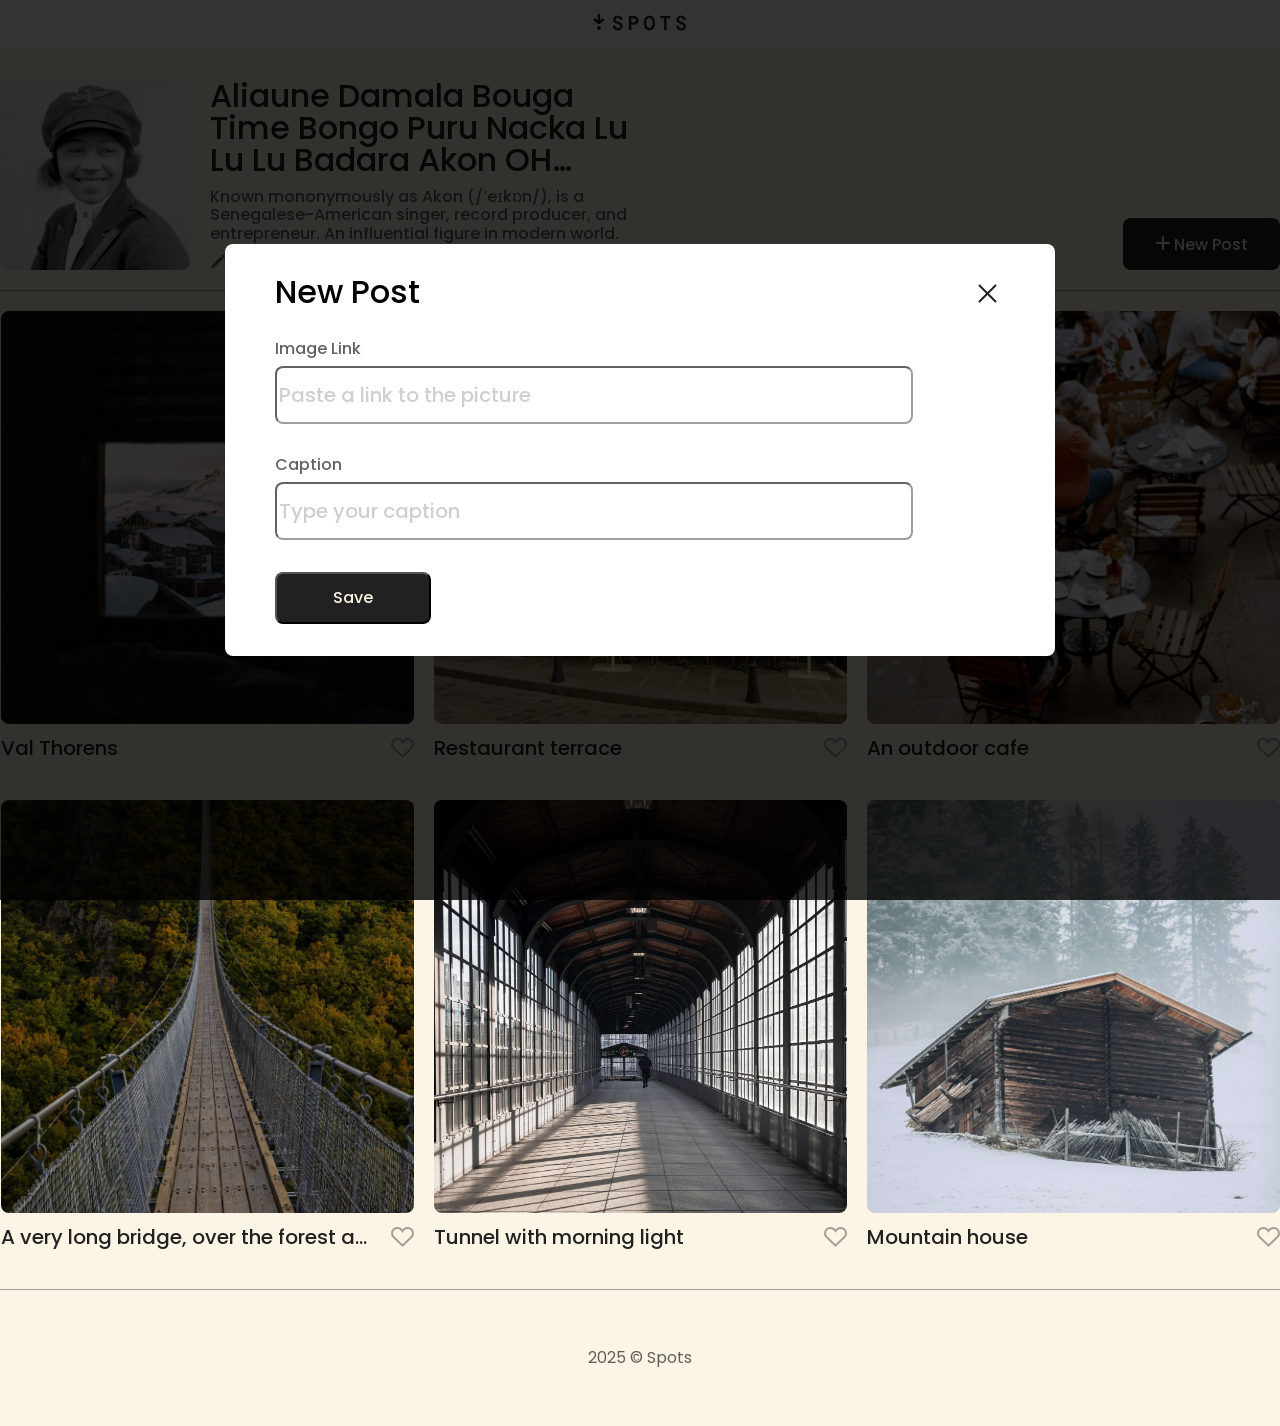
==== index.html @ 9b4671df "Additional code" ====
<!DOCTYPE html>
<html lang="en">
<head>
  <meta charset="UTF-8">
  <meta name="viewport" content="width=device-width, initial-scale=1.0">
  <meta name="author" content="Antonio Montesinos" />
    <meta
      name="description"
      content="???"
    />
    <meta
      name="keywords"
      content="Bessie Coleman"
    />
    <link rel="stylesheet" href="./pages/index.css" />
    <link rel="icon" href="favicon.ico" type="image/x-icon" />

  <title>Document</title>
</head>
<body>
<div class="page">
  <header class="header">
    <img src="./images/logo.svg" alt="Spot logo" class="header__logo">
  </header>
  <main class="content">
    <section class="profile page__section">
      <img src="./images/avatar.jpg " alt="Bessie" class="profile__avatar">
      <div class="profile__column">
        <h1 class="profile__name">Aliaune Damala Bouga Time Bongo Puru Nacka Lu Lu Lu Badara Akon OH sihdaispasawd  dad</h1>
        <p class="profile__description">Known mononymously as Akon (/ˈeɪkɒn/), is a Senegalese-American singer, record producer, and entrepreneur. An influential figure in modern world.</p>
          <button class="profile__edit-btn">Edit Profile</button>        </button>
      </div>
      <button type="button" class="profile__add-btn">
        <img src="images/plus.svg" alt="Plus icon" /> New Post
      </button>
    </section>
    <section class="cards"><ul class="cards__list">
      <li class="card">
        <img
        src="./images/1-photo-by-moritz-feldmann-from-pexels.jpg"
        alt="Val Thorens"
        class="card__image"/>
        <div class="card__content">
          <h2 class="card__title">Val Thorens</h2>
          <button type="button" class="card__like-btn"></button>
        </div>
      </li>
      <li class="card">
        <img
        src="./images/2-photo-by-ceiline-from-pexels.jpg"
        alt="Val Thorens"
        class="card__image"/>
        <div class="card__content">
          <h2 class="card__title">Restaurant terrace</h2>
          <button type="button" class="card__like-btn"></button>
        </div>
      </li>
      <li class="card">
        <img
        src="images/3-photo-by-tubanur-dogan-from-pexels.jpg"
        alt="Val Thorens"
        class="card__image"/>
        <div class="card__content">
          <h2 class="card__title">An outdoor cafe</h2>
          <button type="button" class="card__like-btn"></button>
        </div>
      </li>
      <li class="card">
        <img
        src="./images/4-photo-by-maurice-laschet-from-pexels.jpg"
        alt="A very long bridge,over the forest"
        class="card__image"/>
        <div class="card__content">
          <h2 class="card__title">A very long bridge, over the forest and through the trees.</h2>
          <button type="button" class="card__like-btn"></button>
        </div>
      </li>
      <li class="card">
        <img
        src="./images/5-photo-by-van-anh-nguyen-from-pexels.jpg"
        alt="Tunnel with morning light"
        class="card__image"/>
        <div class="card__content">
          <h2 class="card__title">Tunnel with morning light</h2>
          <button type="button" class="card__like-btn"></button>
        </div>
      </li>
      <li class="card">
        <img
        src="./images/6-photo-by-moritz-feldmann-from-pexels.jpg"
        alt="Mountain house"
        class="card__image"/>
        <div class="card__content">
          <h2 class="card__title">Mountain house</h2>
          <button type="button" class="card__like-btn"></button>
        </div>
      </li>
    </ul></section>
  </main>
  <footer class="footer">
    <p class="footer__copyright"> 2025 &copy; Spots</p>
  </footer>
    <div class="modal modal_is-opened">
      <div class="modal__container">
        <button type="button" class="modal__close-btn">
          <img src="images/close-btn.svg" alt="close">
        </button>
        <h2 class="modal__title">New Post</h2>
        <form class="modal__form">
          <label for="card-image-input" class="modal__label">
            Image Link
            <input
            id="card-image-input"
            type="text"
            class="modal__input"
            placeholder= "Paste a link to the picture"
            />
           </label>
          <label for="profile-description-input" class="modal__label">
            Caption
            <input
            id="caption-description-input"
            type="text"
            class="modal__input"
            placeholder="Type your caption">
          </label>
          <button type="submit" class="modal__submit-btn">Save</button>
        </form>
      </div>
    </div>
</div>
</body>
</html>
---- pages/index.css ----
@import url(../vendor/normalize.css);
@import url(../vendor/fonts.css);
@import url(../blocks/page.css);
@import url(../blocks/header.css);
@import url(../blocks/profile.css);
@import url(../blocks/cards.css);
@import url(../blocks/card.css);
@import url(../blocks/footer.css);
@import url(../blocks/modal.css);
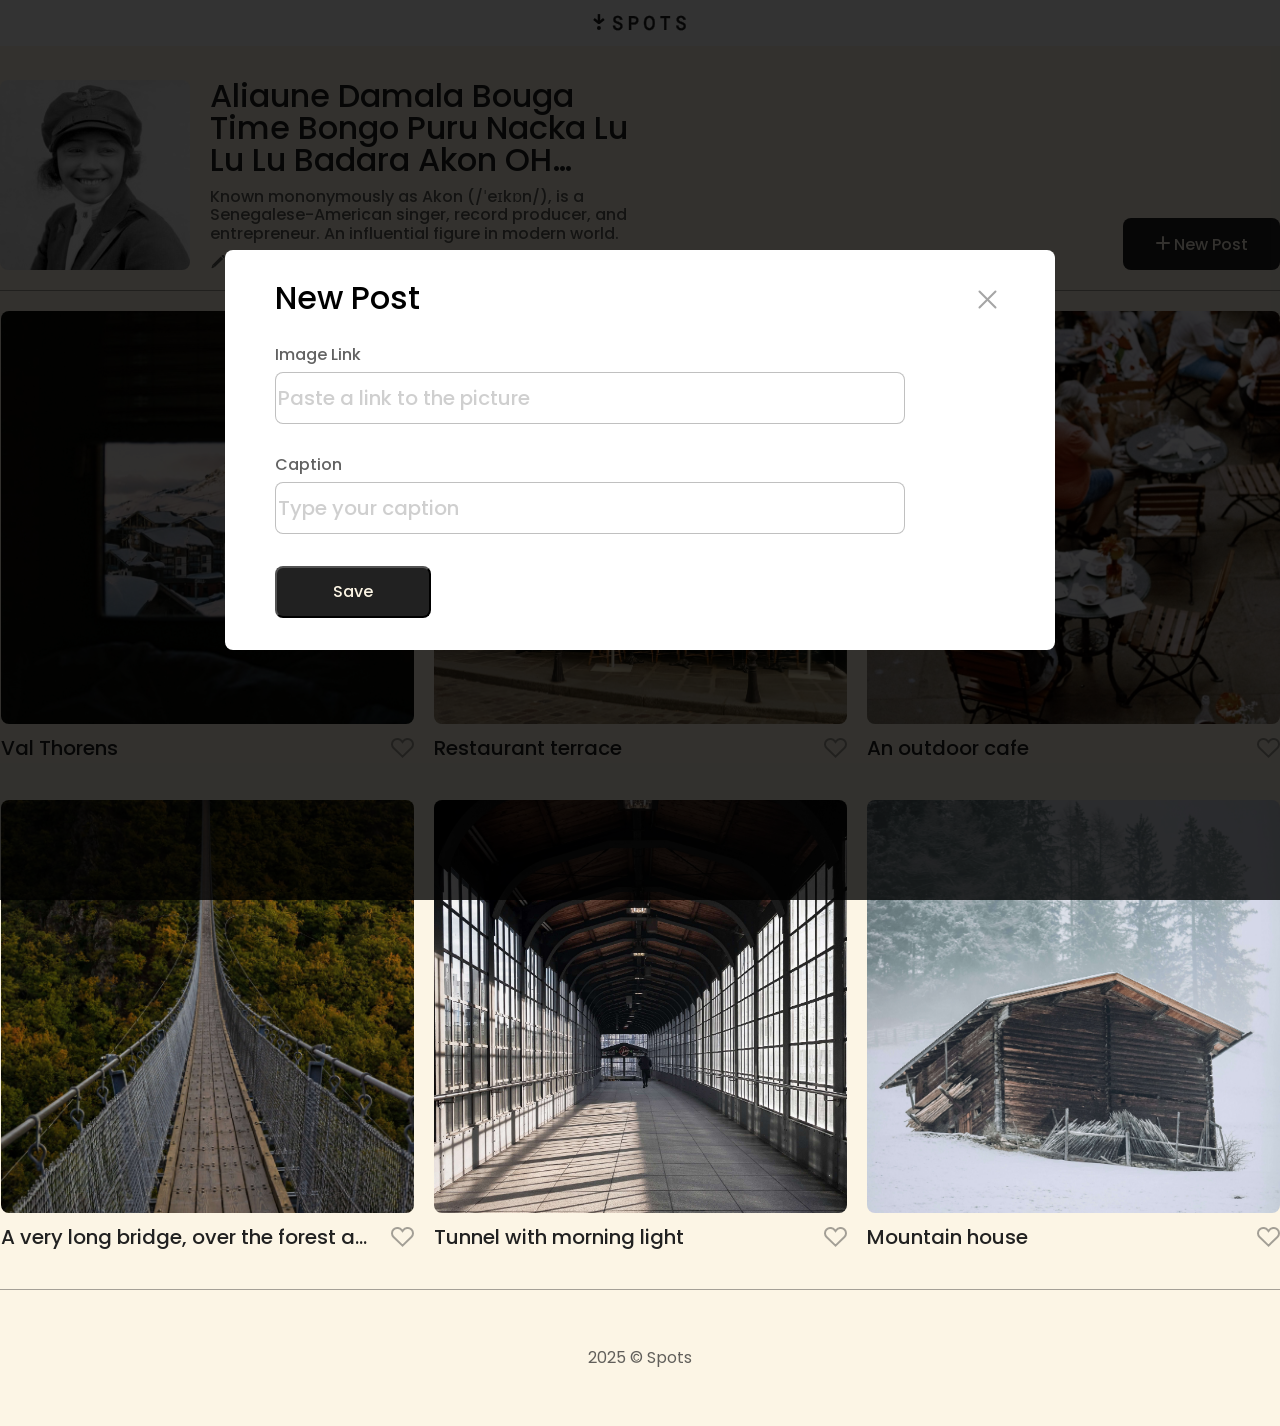
==== commit 23e22296: "Adding Modal 2" ====
--- a/index.html
+++ b/index.html
@@ -100,6 +100,33 @@
   <footer class="footer">
     <p class="footer__copyright"> 2025 &copy; Spots</p>
   </footer>
+    <div class="modal">
+      <div class="modal__container">
+        <button type="button" class="modal__close-btn">
+          <img src="images/close-btn.svg" alt="close">
+        </button>
+        <h2 class="modal__title">Edit Profile</h2>
+        <form class="modal__form">
+          <label for="profile-name-input" class="modal__label">
+            <input
+            id="profile-name-input"
+            type="text"
+            class="modal__input"
+            placeholder= "Type your name"
+            />
+           </label>
+          <label for="profile-description-input" class="modal__label">
+            Caption
+            <input
+            id="profile-description-input"
+            type="text"
+            class="modal__input"
+            placeholder="Describe yourself">
+          </label>
+          <button type="submit" class="modal__submit-btn">Save</button>
+        </form>
+      </div>
+    </div>
     <div class="modal modal_is-opened">
       <div class="modal__container">
         <button type="button" class="modal__close-btn">
@@ -116,7 +143,7 @@
             placeholder= "Paste a link to the picture"
             />
            </label>
-          <label for="profile-description-input" class="modal__label">
+          <label for="caption-description-input" class="modal__label">
             Caption
             <input
             id="caption-description-input"
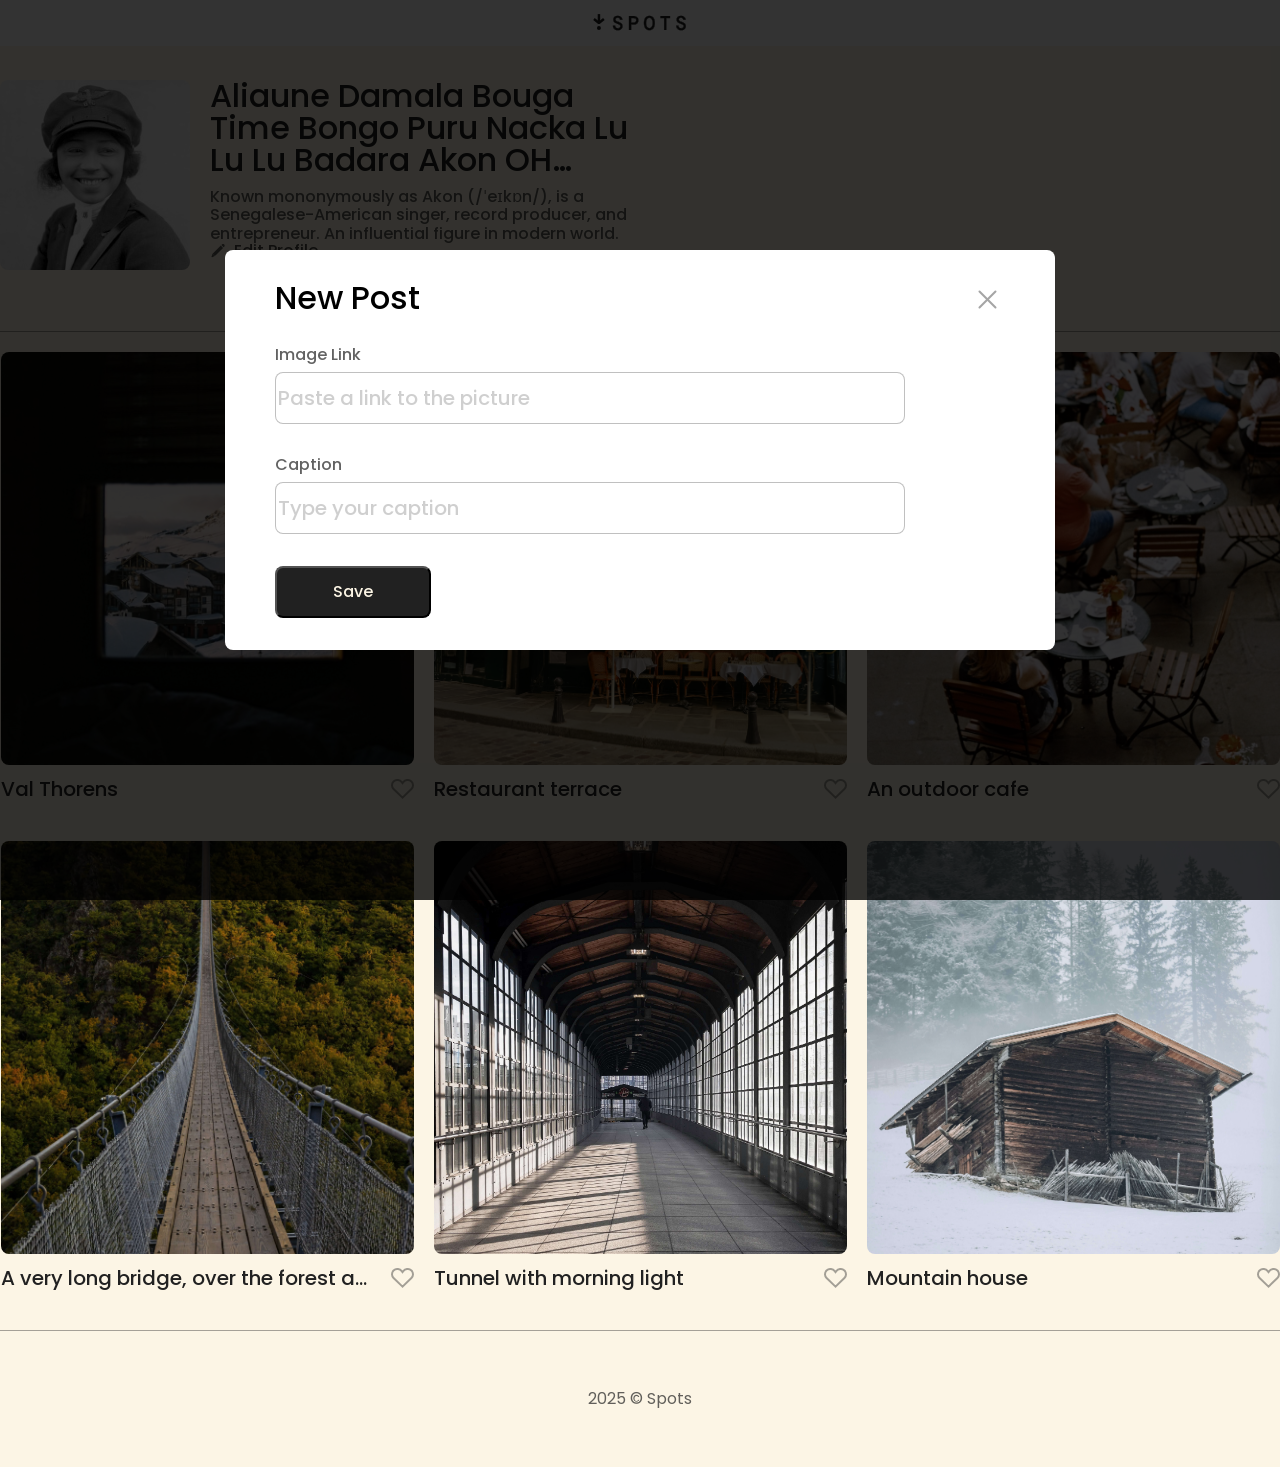
==== commit 972ddc21: "Corrections" ====
--- a/index.html
+++ b/index.html
@@ -3,17 +3,17 @@
 <head>
   <meta charset="UTF-8">
   <meta name="viewport" content="width=device-width, initial-scale=1.0">
-  <meta name="author" content="Antonio Montesinos" />
+  <meta name="author" content="Antonio Montesinos">
     <meta
       name="description"
       content="???"
-    />
+    >
     <meta
       name="keywords"
       content="Bessie Coleman"
-    />
-    <link rel="stylesheet" href="./pages/index.css" />
-    <link rel="icon" href="favicon.ico" type="image/x-icon" />
+    >
+    <link rel="stylesheet" href="./pages/index.css">
+    <link rel="icon" href="favicon.ico" type="image/x-icon">
 
   <title>Document</title>
 </head>
@@ -28,10 +28,9 @@
       <div class="profile__column">
         <h1 class="profile__name">Aliaune Damala Bouga Time Bongo Puru Nacka Lu Lu Lu Badara Akon OH sihdaispasawd  dad</h1>
         <p class="profile__description">Known mononymously as Akon (/ˈeɪkɒn/), is a Senegalese-American singer, record producer, and entrepreneur. An influential figure in modern world.</p>
-          <button class="profile__edit-btn">Edit Profile</button>        </button>
-      </div>
+          <button class="profile__edit-btn">Edit Profile</button>
       <button type="button" class="profile__add-btn">
-        <img src="images/plus.svg" alt="Plus icon" /> New Post
+        <img src="images/plus.svg" alt="Plus icon"> New Post
       </button>
     </section>
     <section class="cards"><ul class="cards__list">
@@ -39,7 +38,7 @@
         <img
         src="./images/1-photo-by-moritz-feldmann-from-pexels.jpg"
         alt="Val Thorens"
-        class="card__image"/>
+        class="card__image">
         <div class="card__content">
           <h2 class="card__title">Val Thorens</h2>
           <button type="button" class="card__like-btn"></button>
@@ -49,7 +48,7 @@
         <img
         src="./images/2-photo-by-ceiline-from-pexels.jpg"
         alt="Val Thorens"
-        class="card__image"/>
+        class="card__image">
         <div class="card__content">
           <h2 class="card__title">Restaurant terrace</h2>
           <button type="button" class="card__like-btn"></button>
@@ -59,7 +58,7 @@
         <img
         src="images/3-photo-by-tubanur-dogan-from-pexels.jpg"
         alt="Val Thorens"
-        class="card__image"/>
+        class="card__image">
         <div class="card__content">
           <h2 class="card__title">An outdoor cafe</h2>
           <button type="button" class="card__like-btn"></button>
@@ -69,7 +68,7 @@
         <img
         src="./images/4-photo-by-maurice-laschet-from-pexels.jpg"
         alt="A very long bridge,over the forest"
-        class="card__image"/>
+        class="card__image">
         <div class="card__content">
           <h2 class="card__title">A very long bridge, over the forest and through the trees.</h2>
           <button type="button" class="card__like-btn"></button>
@@ -79,7 +78,7 @@
         <img
         src="./images/5-photo-by-van-anh-nguyen-from-pexels.jpg"
         alt="Tunnel with morning light"
-        class="card__image"/>
+        class="card__image">
         <div class="card__content">
           <h2 class="card__title">Tunnel with morning light</h2>
           <button type="button" class="card__like-btn"></button>
@@ -89,7 +88,7 @@
         <img
         src="./images/6-photo-by-moritz-feldmann-from-pexels.jpg"
         alt="Mountain house"
-        class="card__image"/>
+        class="card__image">
         <div class="card__content">
           <h2 class="card__title">Mountain house</h2>
           <button type="button" class="card__like-btn"></button>
@@ -113,7 +112,7 @@
             type="text"
             class="modal__input"
             placeholder= "Type your name"
-            />
+            >
            </label>
           <label for="profile-description-input" class="modal__label">
             Caption
@@ -141,8 +140,8 @@
             type="text"
             class="modal__input"
             placeholder= "Paste a link to the picture"
-            />
-           </label>
+            >
+          </label>
           <label for="caption-description-input" class="modal__label">
             Caption
             <input
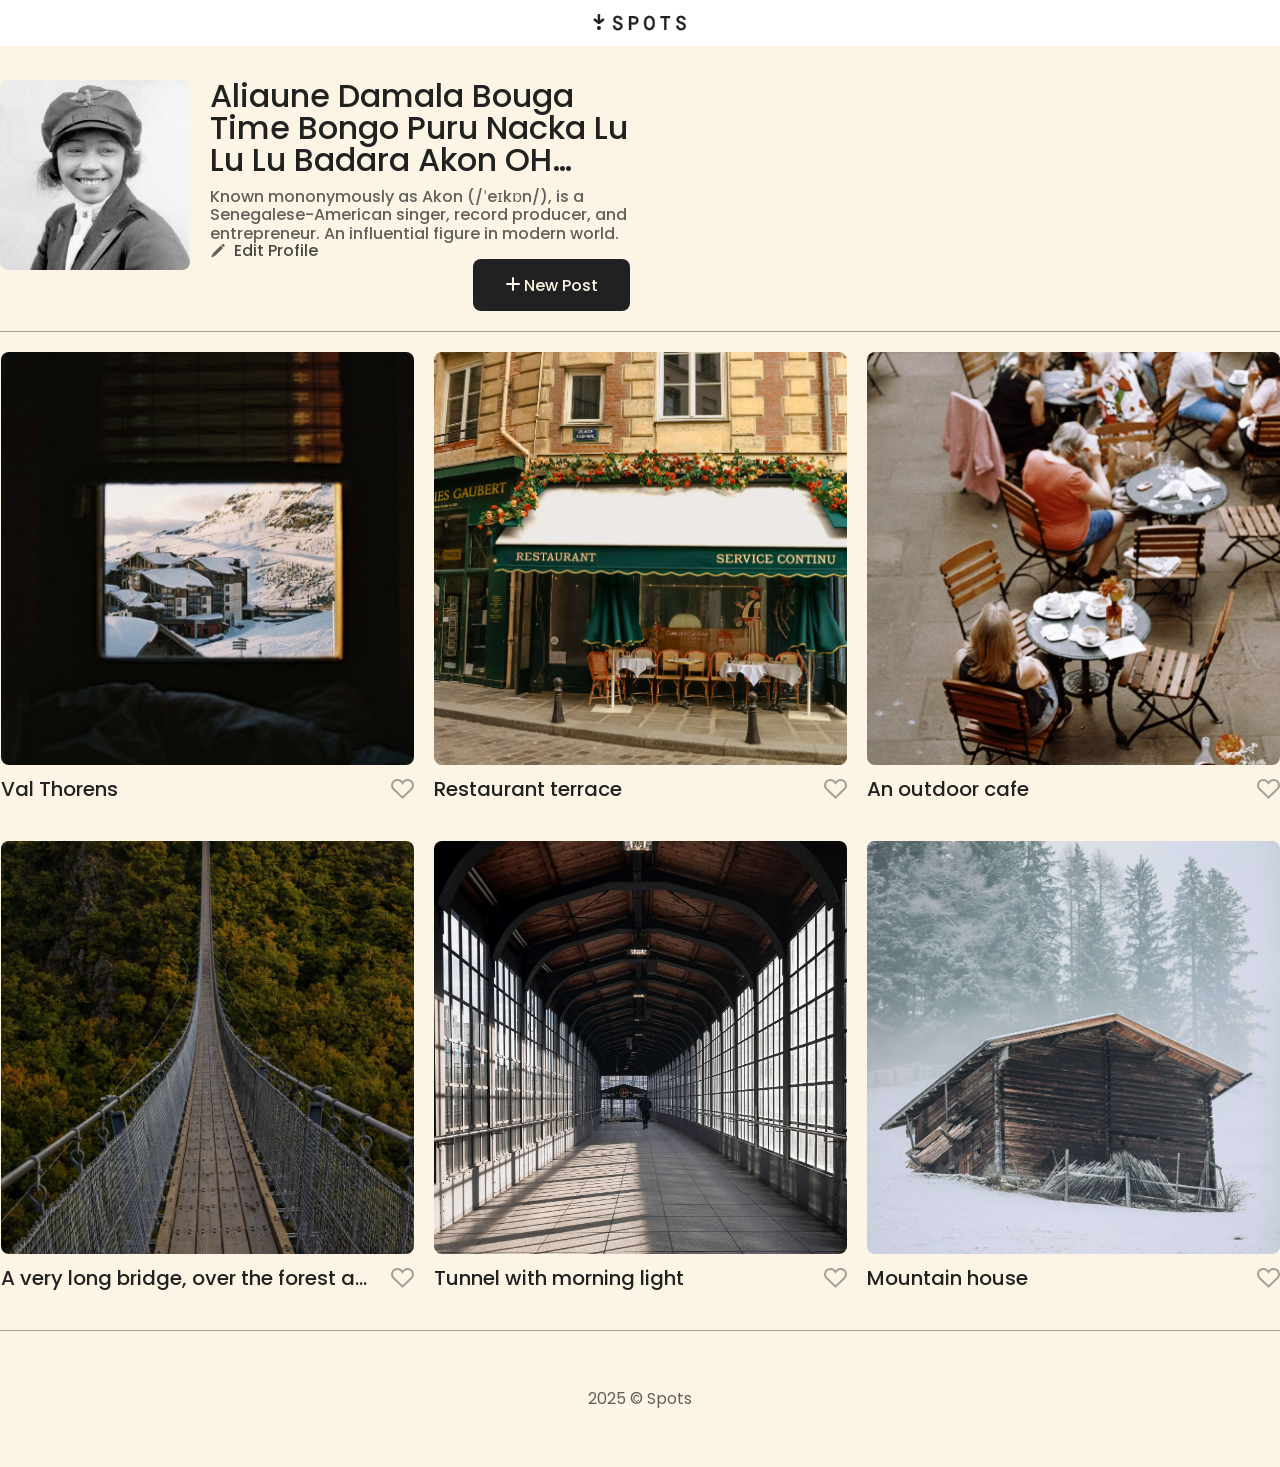
==== commit 8ce6e16f: "Adding index.js" ====
--- a/index.html
+++ b/index.html
@@ -1,159 +1,178 @@
 <!DOCTYPE html>
 <html lang="en">
-<head>
-  <meta charset="UTF-8">
-  <meta name="viewport" content="width=device-width, initial-scale=1.0">
-  <meta name="author" content="Antonio Montesinos">
-    <meta
-      name="description"
-      content="???"
-    >
-    <meta
-      name="keywords"
-      content="Bessie Coleman"
-    >
-    <link rel="stylesheet" href="./pages/index.css">
-    <link rel="icon" href="favicon.ico" type="image/x-icon">
+  <head>
+    <meta charset="UTF-8" />
+    <meta name="viewport" content="width=device-width, initial-scale=1.0" />
+    <meta name="author" content="Antonio Montesinos" />
+    <meta name="description" content="???" />
+    <meta name="keywords" content="Bessie Coleman" />
+    <link rel="stylesheet" href="./pages/index.css" />
+    <link rel="icon" href="favicon.ico" type="image/x-icon" />
 
-  <title>Document</title>
-</head>
-<body>
-<div class="page">
-  <header class="header">
-    <img src="./images/logo.svg" alt="Spot logo" class="header__logo">
-  </header>
-  <main class="content">
-    <section class="profile page__section">
-      <img src="./images/avatar.jpg " alt="Bessie" class="profile__avatar">
-      <div class="profile__column">
-        <h1 class="profile__name">Aliaune Damala Bouga Time Bongo Puru Nacka Lu Lu Lu Badara Akon OH sihdaispasawd  dad</h1>
-        <p class="profile__description">Known mononymously as Akon (/ˈeɪkɒn/), is a Senegalese-American singer, record producer, and entrepreneur. An influential figure in modern world.</p>
-          <button class="profile__edit-btn">Edit Profile</button>
-      <button type="button" class="profile__add-btn">
-        <img src="images/plus.svg" alt="Plus icon"> New Post
-      </button>
-    </section>
-    <section class="cards"><ul class="cards__list">
-      <li class="card">
-        <img
-        src="./images/1-photo-by-moritz-feldmann-from-pexels.jpg"
-        alt="Val Thorens"
-        class="card__image">
-        <div class="card__content">
-          <h2 class="card__title">Val Thorens</h2>
-          <button type="button" class="card__like-btn"></button>
+    <title>Document</title>
+  </head>
+  <body>
+    <div class="page">
+      <header class="header">
+        <img src="./images/logo.svg" alt="Spot logo" class="header__logo" />
+      </header>
+      <main class="content">
+        <section class="profile page__section">
+          <img
+            src="./images/avatar.jpg "
+            alt="Bessie"
+            class="profile__avatar"
+          />
+          <div class="profile__column">
+            <h1 class="profile__name">
+              Aliaune Damala Bouga Time Bongo Puru Nacka Lu Lu Lu Badara Akon OH
+              sihdaispasawd dad
+            </h1>
+            <p class="profile__description">
+              Known mononymously as Akon (/ˈeɪkɒn/), is a Senegalese-American
+              singer, record producer, and entrepreneur. An influential figure
+              in modern world.
+            </p>
+            <button class="profile__edit-btn">Edit Profile</button>
+            <button type="button" class="profile__add-btn">
+              <img src="images/plus.svg" alt="Plus icon" /> New Post
+            </button>
+          </div>
+        </section>
+        <section class="cards">
+          <ul class="cards__list">
+            <li class="card">
+              <img
+                src="./images/1-photo-by-moritz-feldmann-from-pexels.jpg"
+                alt="Val Thorens"
+                class="card__image"
+              />
+              <div class="card__content">
+                <h2 class="card__title">Val Thorens</h2>
+                <button type="button" class="card__like-btn"></button>
+              </div>
+            </li>
+            <li class="card">
+              <img
+                src="./images/2-photo-by-ceiline-from-pexels.jpg"
+                alt="Val Thorens"
+                class="card__image"
+              />
+              <div class="card__content">
+                <h2 class="card__title">Restaurant terrace</h2>
+                <button type="button" class="card__like-btn"></button>
+              </div>
+            </li>
+            <li class="card">
+              <img
+                src="images/3-photo-by-tubanur-dogan-from-pexels.jpg"
+                alt="Val Thorens"
+                class="card__image"
+              />
+              <div class="card__content">
+                <h2 class="card__title">An outdoor cafe</h2>
+                <button type="button" class="card__like-btn"></button>
+              </div>
+            </li>
+            <li class="card">
+              <img
+                src="./images/4-photo-by-maurice-laschet-from-pexels.jpg"
+                alt="A very long bridge,over the forest"
+                class="card__image"
+              />
+              <div class="card__content">
+                <h2 class="card__title">
+                  A very long bridge, over the forest and through the trees.
+                </h2>
+                <button type="button" class="card__like-btn"></button>
+              </div>
+            </li>
+            <li class="card">
+              <img
+                src="./images/5-photo-by-van-anh-nguyen-from-pexels.jpg"
+                alt="Tunnel with morning light"
+                class="card__image"
+              />
+              <div class="card__content">
+                <h2 class="card__title">Tunnel with morning light</h2>
+                <button type="button" class="card__like-btn"></button>
+              </div>
+            </li>
+            <li class="card">
+              <img
+                src="./images/6-photo-by-moritz-feldmann-from-pexels.jpg"
+                alt="Mountain house"
+                class="card__image"
+              />
+              <div class="card__content">
+                <h2 class="card__title">Mountain house</h2>
+                <button type="button" class="card__like-btn"></button>
+              </div>
+            </li>
+          </ul>
+        </section>
+      </main>
+      <footer class="footer">
+        <p class="footer__copyright">2025 &copy; Spots</p>
+      </footer>
+      <div class="modal" id="edit-profile-modal">
+        <div class="modal__container">
+          <button type="button" class="modal__close-btn">
+            <img src="images/close-btn.svg" alt="close" />
+          </button>
+          <h2 class="modal__title">Edit Profile</h2>
+          <form class="modal__form">
+            <label for="profile-name-input" class="modal__label">
+              <input
+                id="profile-name-input"
+                type="text"
+                class="modal__input"
+                placeholder="Type your name"
+              />
+            </label>
+            <label for="profile-description-input" class="modal__label">
+              Caption
+              <input
+                id="profile-description-input"
+                type="text"
+                class="modal__input"
+                placeholder="Describe yourself"
+              />
+            </label>
+            <button type="submit" class="modal__submit-btn">Save</button>
+          </form>
         </div>
-      </li>
-      <li class="card">
-        <img
-        src="./images/2-photo-by-ceiline-from-pexels.jpg"
-        alt="Val Thorens"
-        class="card__image">
-        <div class="card__content">
-          <h2 class="card__title">Restaurant terrace</h2>
-          <button type="button" class="card__like-btn"></button>
+      </div>
+      <div class="modal" id="new-post-modal">
+        <div class="modal__container">
+          <button type="button" class="modal__close-btn">
+            <img src="images/close-btn.svg" alt="close" />
+          </button>
+          <h2 class="modal__title">New Post</h2>
+          <form class="modal__form">
+            <label for="card-image-input" class="modal__label">
+              Image Link
+              <input
+                id="card-image-input"
+                type="text"
+                class="modal__input"
+                placeholder="Paste a link to the picture"
+              />
+            </label>
+            <label for="caption-description-input" class="modal__label">
+              Caption
+              <input
+                id="caption-description-input"
+                type="text"
+                class="modal__input"
+                placeholder="Type your caption"
+              />
+            </label>
+            <button type="submit" class="modal__submit-btn">Save</button>
+          </form>
         </div>
-      </li>
-      <li class="card">
-        <img
-        src="images/3-photo-by-tubanur-dogan-from-pexels.jpg"
-        alt="Val Thorens"
-        class="card__image">
-        <div class="card__content">
-          <h2 class="card__title">An outdoor cafe</h2>
-          <button type="button" class="card__like-btn"></button>
-        </div>
-      </li>
-      <li class="card">
-        <img
-        src="./images/4-photo-by-maurice-laschet-from-pexels.jpg"
-        alt="A very long bridge,over the forest"
-        class="card__image">
-        <div class="card__content">
-          <h2 class="card__title">A very long bridge, over the forest and through the trees.</h2>
-          <button type="button" class="card__like-btn"></button>
-        </div>
-      </li>
-      <li class="card">
-        <img
-        src="./images/5-photo-by-van-anh-nguyen-from-pexels.jpg"
-        alt="Tunnel with morning light"
-        class="card__image">
-        <div class="card__content">
-          <h2 class="card__title">Tunnel with morning light</h2>
-          <button type="button" class="card__like-btn"></button>
-        </div>
-      </li>
-      <li class="card">
-        <img
-        src="./images/6-photo-by-moritz-feldmann-from-pexels.jpg"
-        alt="Mountain house"
-        class="card__image">
-        <div class="card__content">
-          <h2 class="card__title">Mountain house</h2>
-          <button type="button" class="card__like-btn"></button>
-        </div>
-      </li>
-    </ul></section>
-  </main>
-  <footer class="footer">
-    <p class="footer__copyright"> 2025 &copy; Spots</p>
-  </footer>
-    <div class="modal">
-      <div class="modal__container">
-        <button type="button" class="modal__close-btn">
-          <img src="images/close-btn.svg" alt="close">
-        </button>
-        <h2 class="modal__title">Edit Profile</h2>
-        <form class="modal__form">
-          <label for="profile-name-input" class="modal__label">
-            <input
-            id="profile-name-input"
-            type="text"
-            class="modal__input"
-            placeholder= "Type your name"
-            >
-           </label>
-          <label for="profile-description-input" class="modal__label">
-            Caption
-            <input
-            id="profile-description-input"
-            type="text"
-            class="modal__input"
-            placeholder="Describe yourself">
-          </label>
-          <button type="submit" class="modal__submit-btn">Save</button>
-        </form>
       </div>
     </div>
-    <div class="modal modal_is-opened">
-      <div class="modal__container">
-        <button type="button" class="modal__close-btn">
-          <img src="images/close-btn.svg" alt="close">
-        </button>
-        <h2 class="modal__title">New Post</h2>
-        <form class="modal__form">
-          <label for="card-image-input" class="modal__label">
-            Image Link
-            <input
-            id="card-image-input"
-            type="text"
-            class="modal__input"
-            placeholder= "Paste a link to the picture"
-            >
-          </label>
-          <label for="caption-description-input" class="modal__label">
-            Caption
-            <input
-            id="caption-description-input"
-            type="text"
-            class="modal__input"
-            placeholder="Type your caption">
-          </label>
-          <button type="submit" class="modal__submit-btn">Save</button>
-        </form>
-      </div>
-    </div>
-</div>
-</body>
-</html>+    <script src="./scripts/index.js"></script>
+  </body>
+</html>
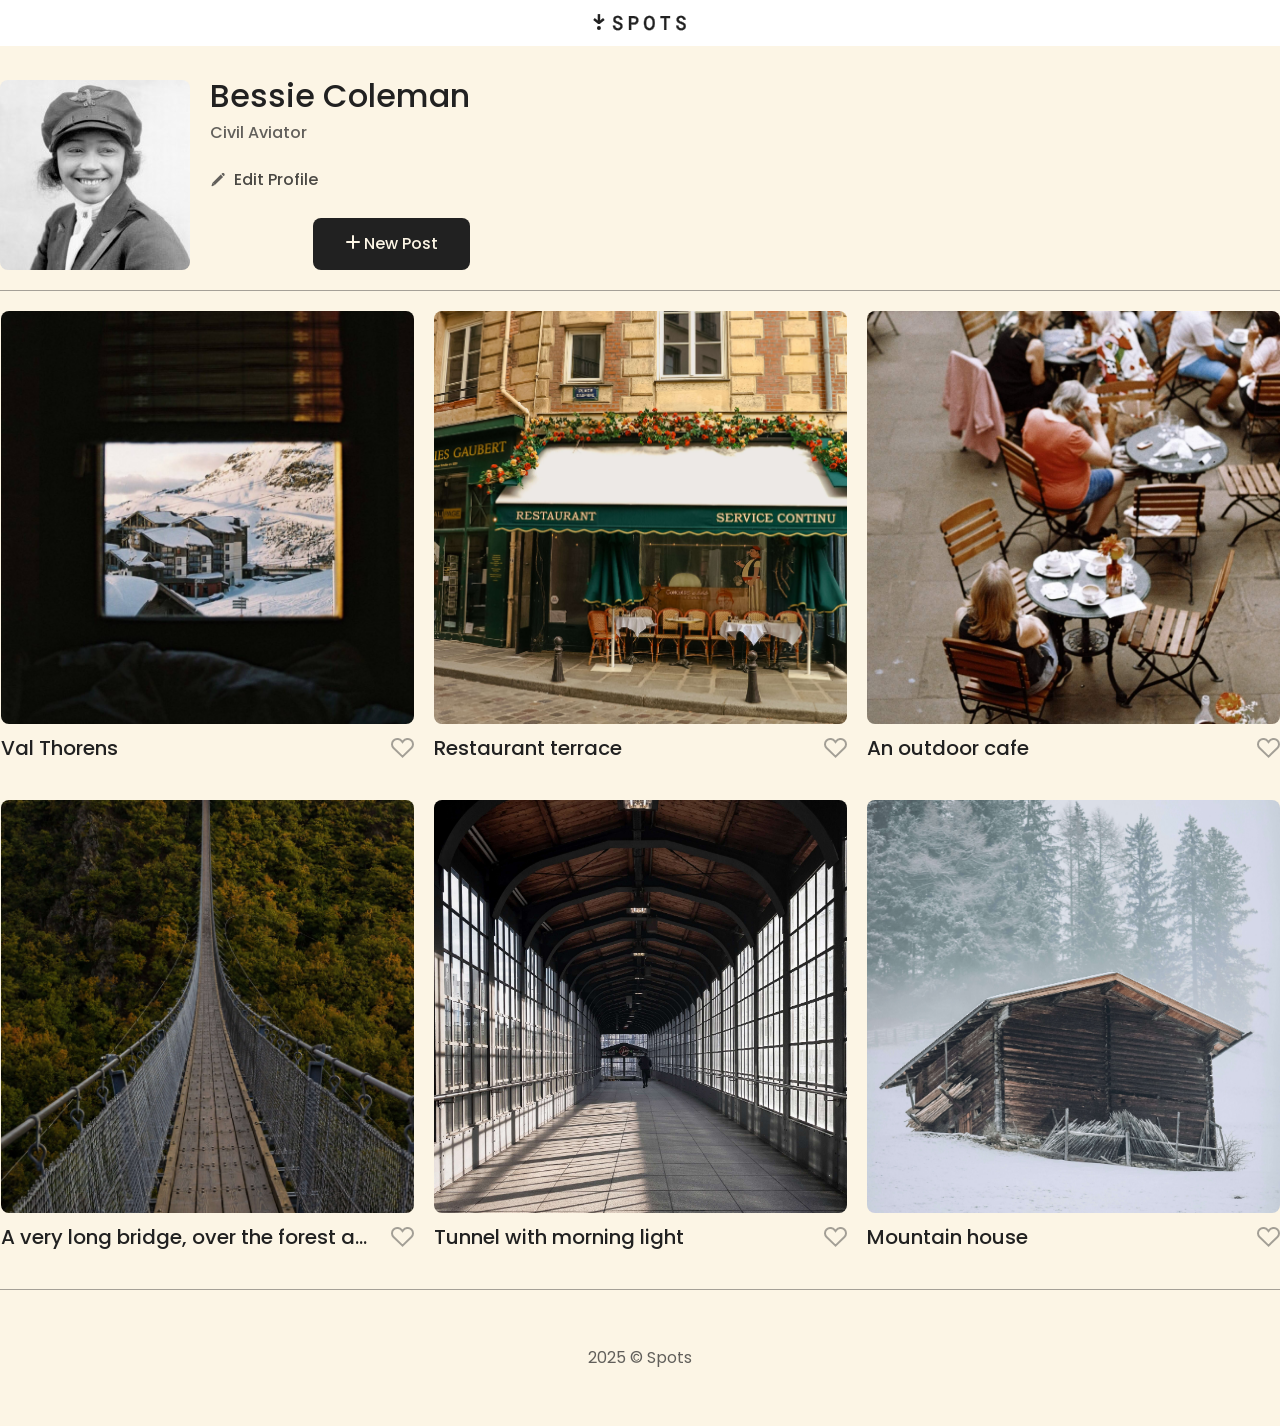
==== commit d72558d8: "java and modal" ====
--- a/index.html
+++ b/index.html
@@ -24,15 +24,8 @@
             class="profile__avatar"
           />
           <div class="profile__column">
-            <h1 class="profile__name">
-              Aliaune Damala Bouga Time Bongo Puru Nacka Lu Lu Lu Badara Akon OH
-              sihdaispasawd dad
-            </h1>
-            <p class="profile__description">
-              Known mononymously as Akon (/ˈeɪkɒn/), is a Senegalese-American
-              singer, record producer, and entrepreneur. An influential figure
-              in modern world.
-            </p>
+            <h1 class="profile__name">Bessie Coleman</h1>
+            <p class="profile__description">Civil Aviator</p>
             <button class="profile__edit-btn">Edit Profile</button>
             <button type="button" class="profile__add-btn">
               <img src="images/plus.svg" alt="Plus icon" /> New Post
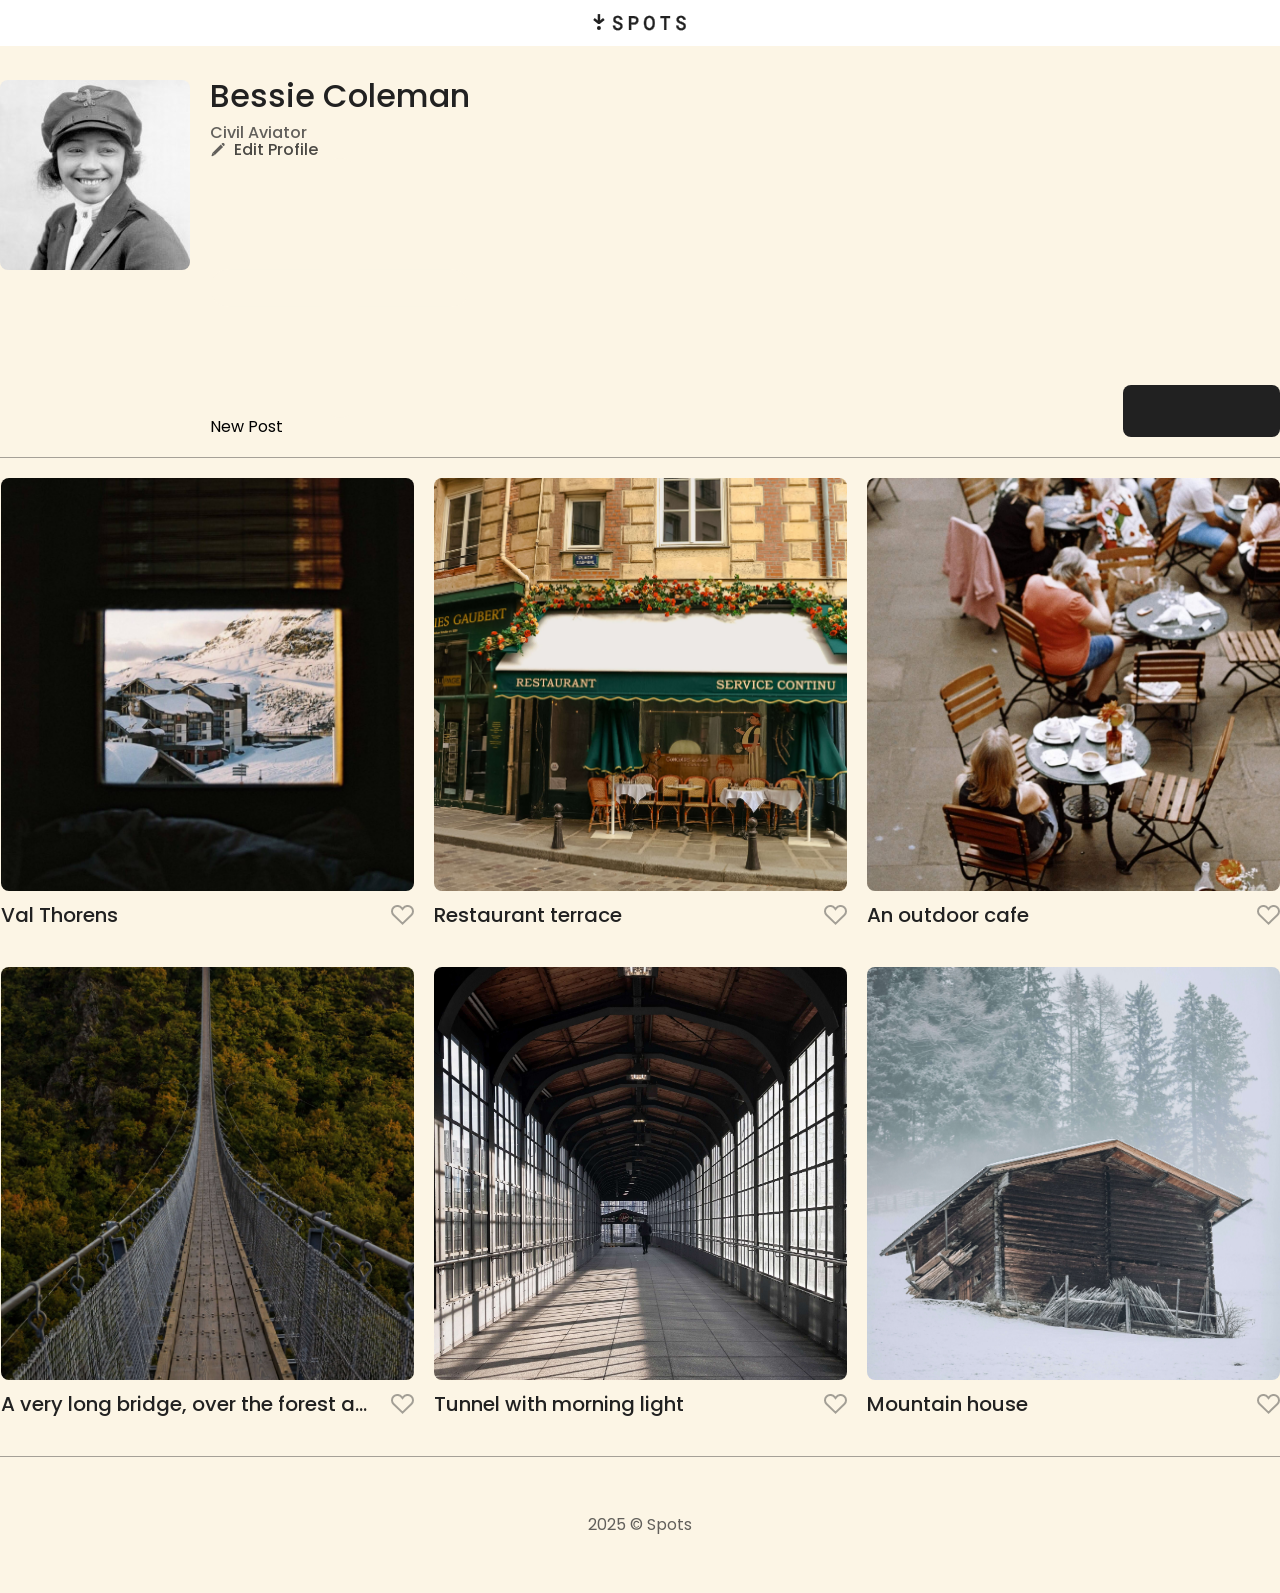
==== commit dc0fd3b4: "Javascript HTML Corrections" ====
--- a/index.html
+++ b/index.html
@@ -9,7 +9,7 @@
     <link rel="stylesheet" href="./pages/index.css" />
     <link rel="icon" href="favicon.ico" type="image/x-icon" />
 
-    <title>Document</title>
+    <title>Spots</title>
   </head>
   <body>
     <div class="page">
@@ -26,11 +26,11 @@
           <div class="profile__column">
             <h1 class="profile__name">Bessie Coleman</h1>
             <p class="profile__description">Civil Aviator</p>
-            <button class="profile__edit-btn">Edit Profile</button>
-            <button type="button" class="profile__add-btn">
+            <button type="button" class="profile__edit-btn">Edit Profile</button>
               <img src="images/plus.svg" alt="Plus icon" /> New Post
             </button>
           </div>
+          <button type="button" class="profile__add-btn">
         </section>
         <section class="cards">
           <ul class="cards__list">
@@ -115,16 +115,17 @@
           </button>
           <h2 class="modal__title">Edit Profile</h2>
           <form class="modal__form">
-            <label for="profile-name-input" class="modal__label">
+            <label for="profile-name-input" class="modal__label">Type your name
               <input
                 id="profile-name-input"
                 type="text"
                 class="modal__input"
                 placeholder="Type your name"
+                required
               />
             </label>
             <label for="profile-description-input" class="modal__label">
-              Caption
+              Description
               <input
                 id="profile-description-input"
                 type="text"
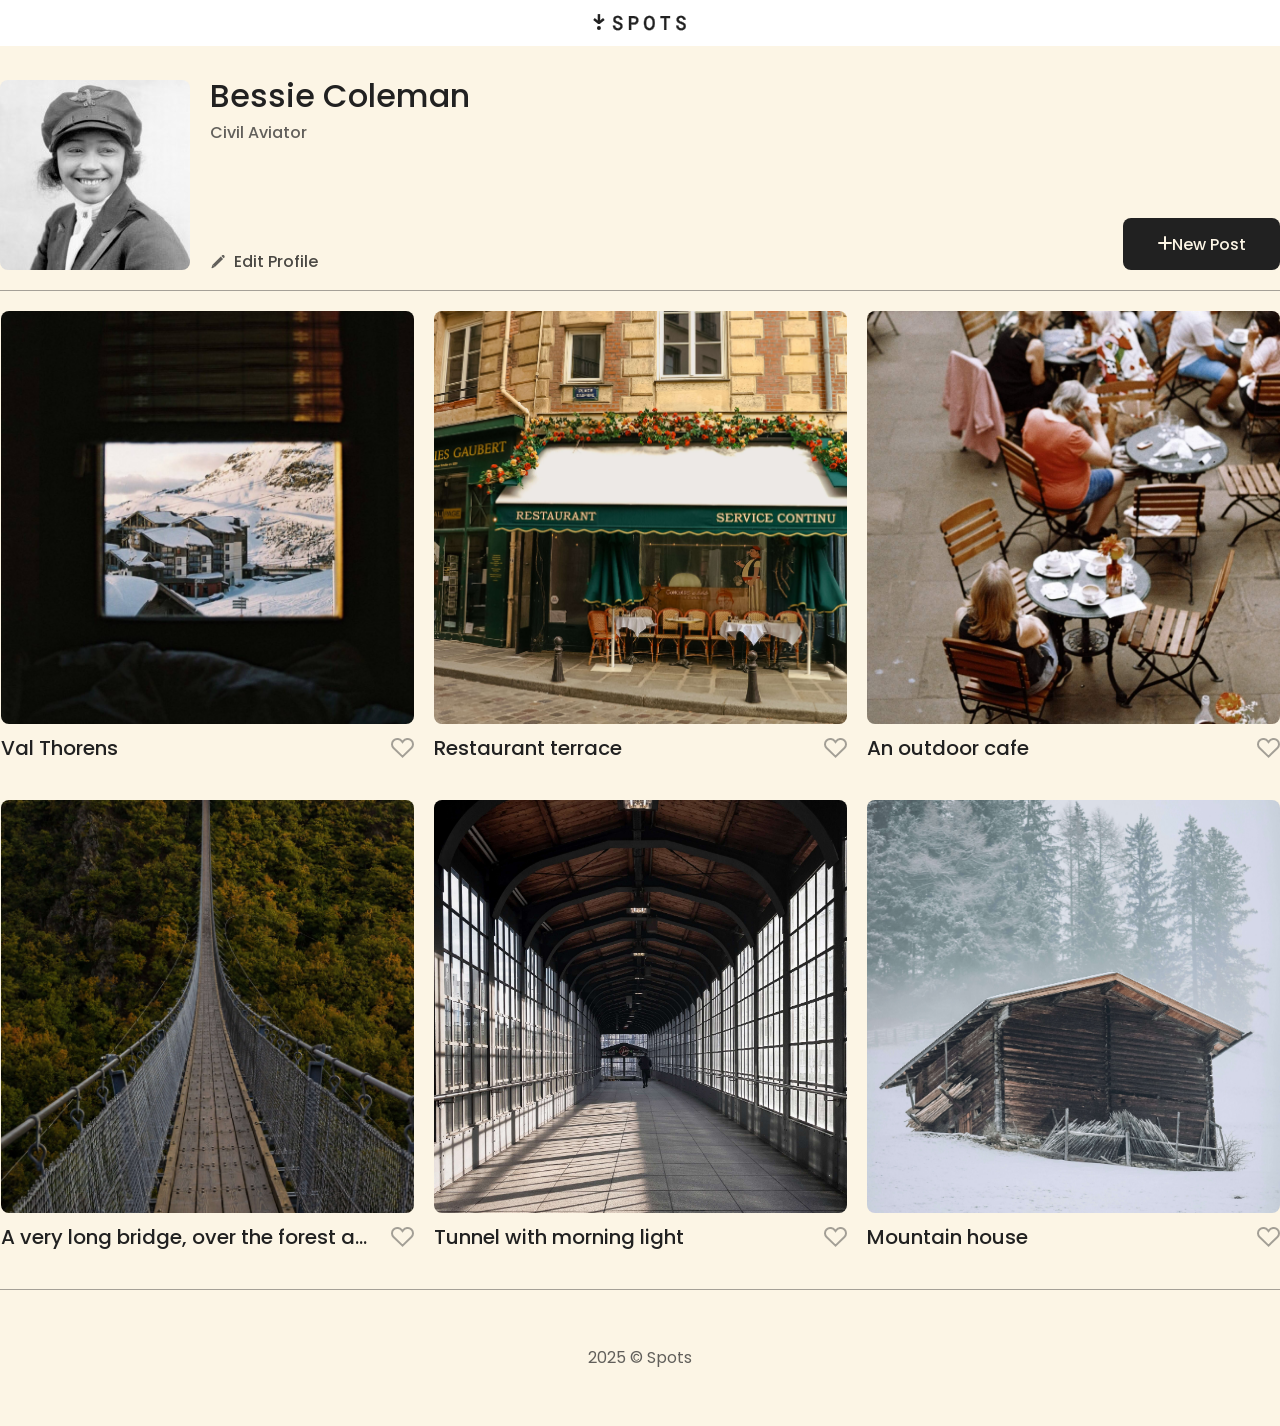
==== commit 7973fba9: "Corrections for javascript and HTML" ====
--- a/index.html
+++ b/index.html
@@ -26,11 +26,13 @@
           <div class="profile__column">
             <h1 class="profile__name">Bessie Coleman</h1>
             <p class="profile__description">Civil Aviator</p>
-            <button type="button" class="profile__edit-btn">Edit Profile</button>
-              <img src="images/plus.svg" alt="Plus icon" /> New Post
+            <button type="button" class="profile__edit-btn">
+              Edit Profile
             </button>
           </div>
           <button type="button" class="profile__add-btn">
+            <img src="./images/plus.svg" alt="Plus icon" />New Post
+          </button>
         </section>
         <section class="cards">
           <ul class="cards__list">
@@ -115,7 +117,8 @@
           </button>
           <h2 class="modal__title">Edit Profile</h2>
           <form class="modal__form">
-            <label for="profile-name-input" class="modal__label">Type your name
+            <label for="profile-name-input" class="modal__label"
+              >Type your name
               <input
                 id="profile-name-input"
                 type="text"
